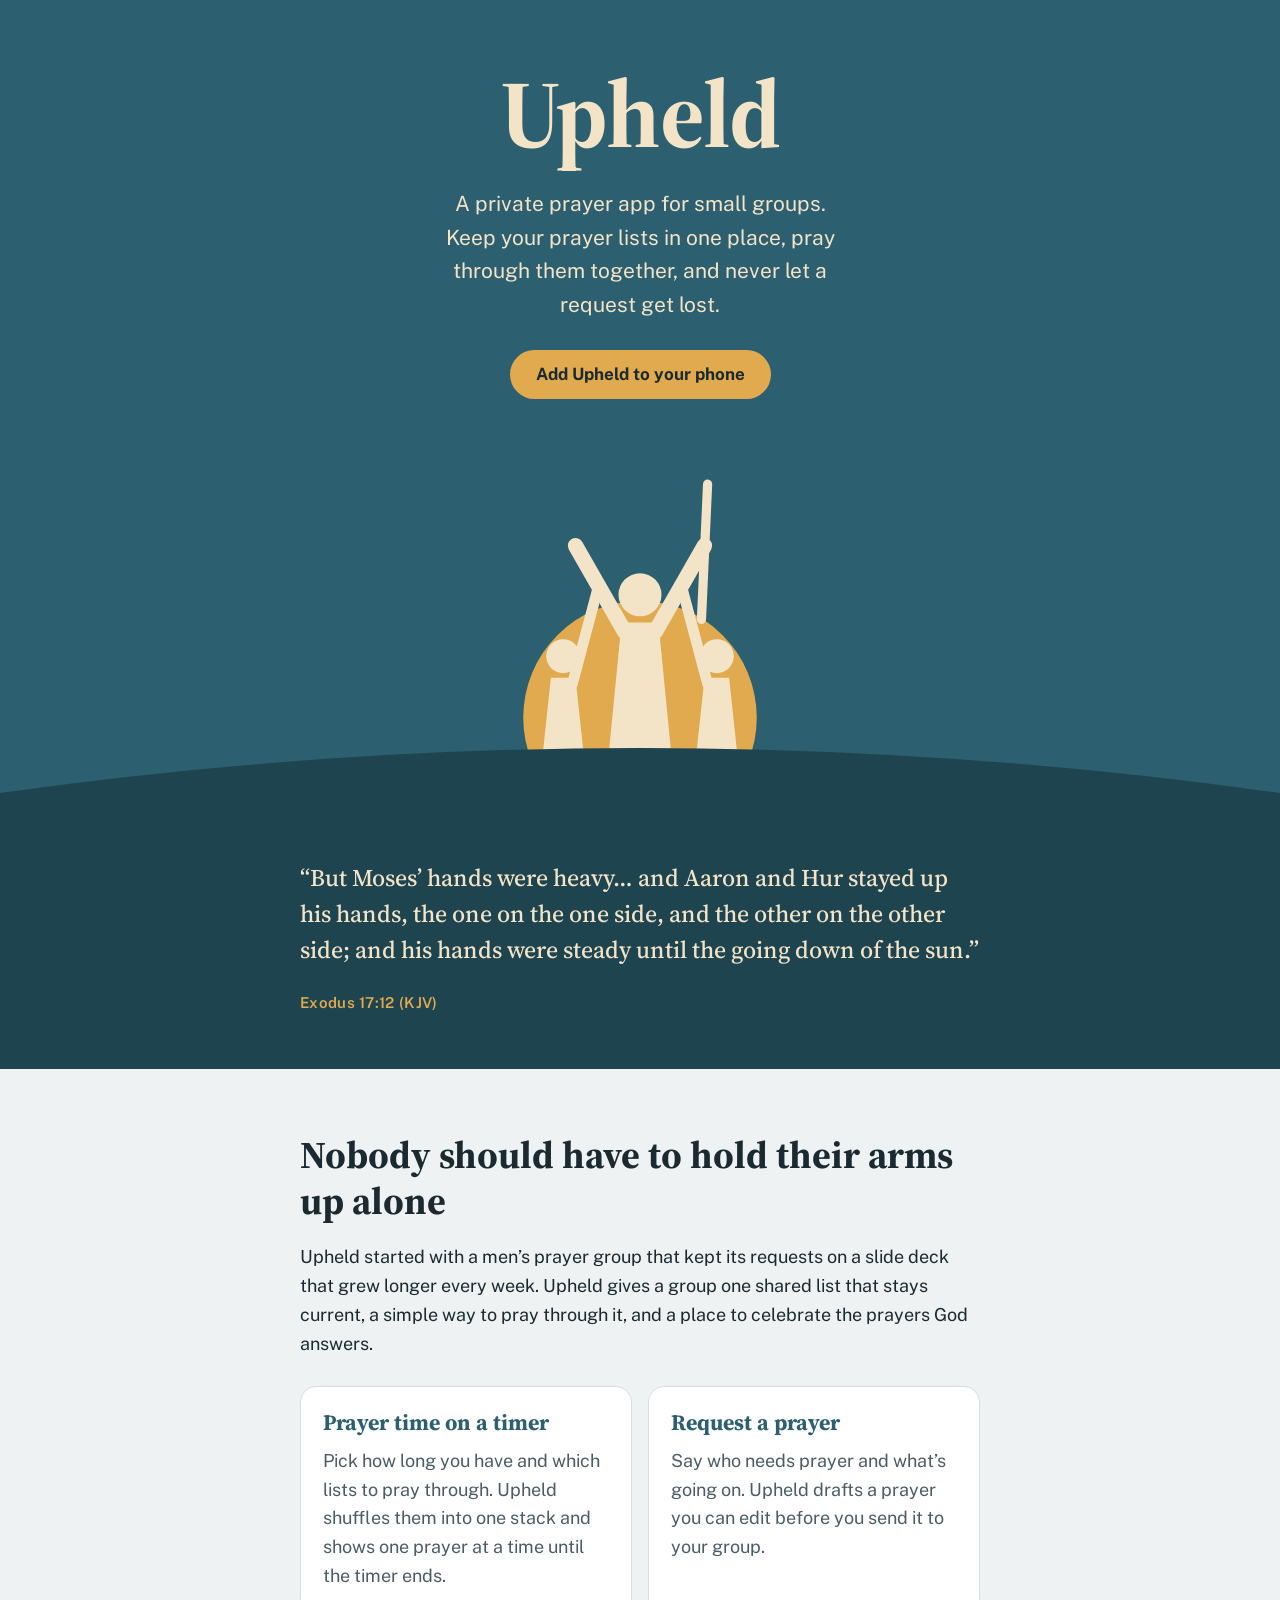
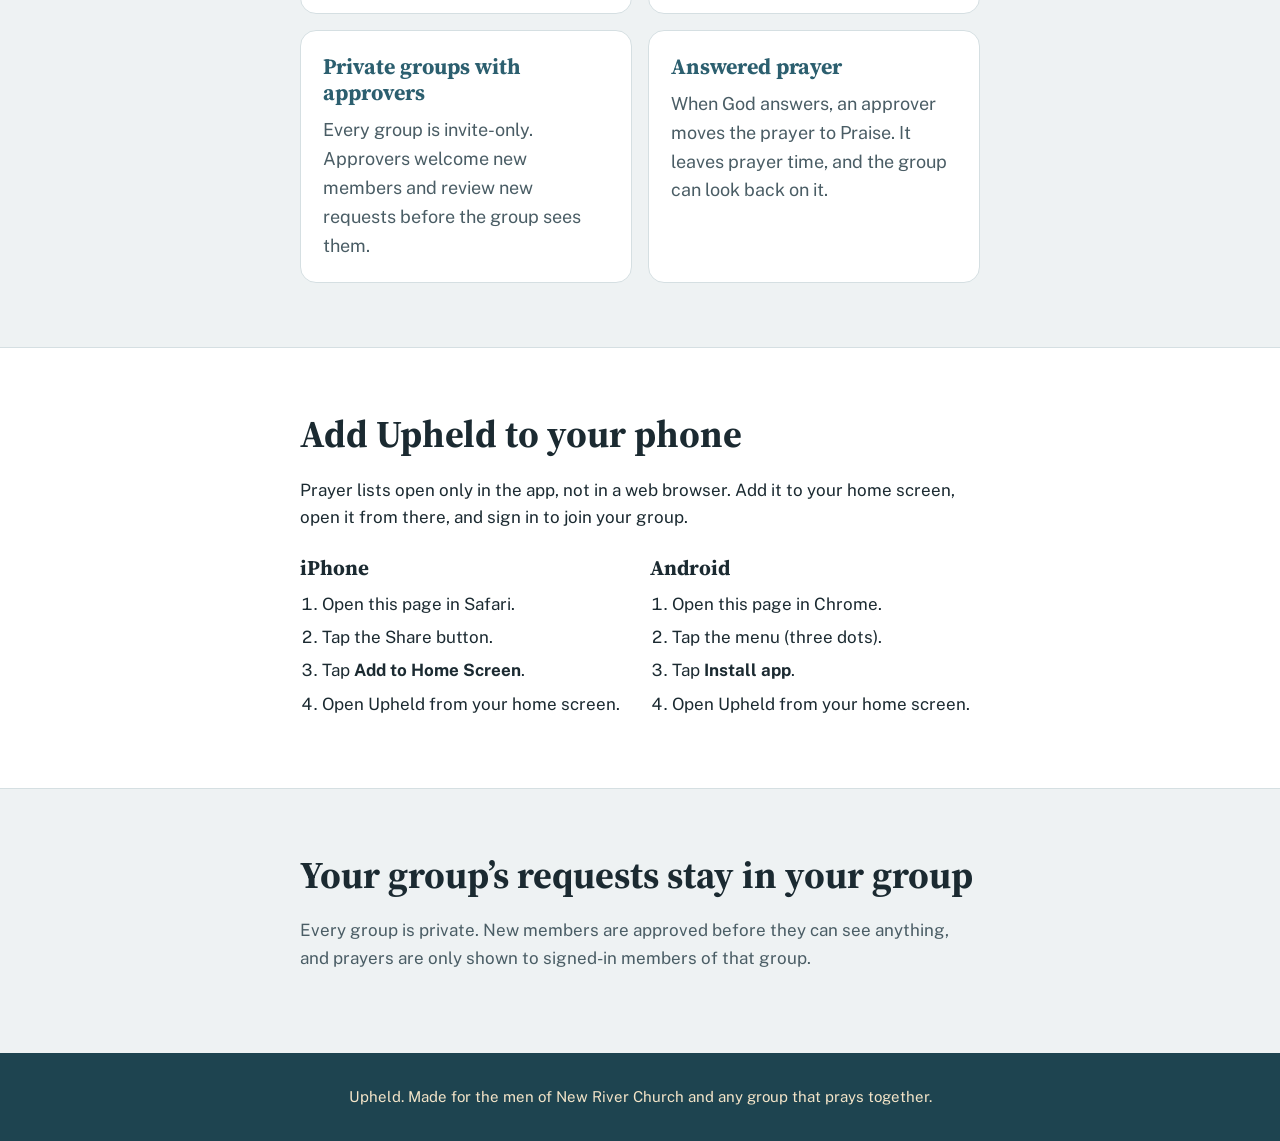
==== index.html @ 92f78a60 "Add Upheld spec, landing page, PWA shell, icons, and RLS schema - CLAUDE.md project spec - Landing p" ====
<!doctype html>
<html lang="en">
<head>
  <meta charset="utf-8">
  <script>
    // Home-screen launches go straight to the app. This is a product choice, not security.
    (function () {
      var standalone = (window.matchMedia && window.matchMedia('(display-mode: standalone)').matches) || window.navigator.standalone === true;
      if (standalone) location.replace('./app/');
    })();
  </script>
  <meta name="viewport" content="width=device-width, initial-scale=1, viewport-fit=cover">
  <title>Upheld</title>
  <meta name="description" content="A private prayer app for small groups. Keep your prayer lists in one place, pray through them together, and never let a request get lost.">
  <meta name="theme-color" content="#2C5F6F">
  <link rel="manifest" href="manifest.webmanifest">
  <link rel="icon" type="image/png" sizes="32x32" href="icons/favicon-32.png">
  <link rel="icon" type="image/svg+xml" href="icons/upheld-icon.svg">
  <link rel="apple-touch-icon" href="icons/apple-touch-icon.png">
  <meta name="apple-mobile-web-app-capable" content="yes">
  <meta name="mobile-web-app-capable" content="yes">
  <meta name="apple-mobile-web-app-title" content="Upheld">
  <meta name="apple-mobile-web-app-status-bar-style" content="black-translucent">
  <link rel="preconnect" href="https://fonts.googleapis.com">
  <link rel="preconnect" href="https://fonts.gstatic.com" crossorigin>
  <link href="https://fonts.googleapis.com/css2?family=Public+Sans:wght@400;600;700&family=Source+Serif+4:opsz,wght@8..60,500;8..60,600;8..60,700&display=swap" rel="stylesheet">
  <style>
    :root {
      --river: #2C5F6F;
      --deep: #1E4450;
      --sun: #E2AA4E;
      --cream: #F3E4C8;
      --ink: #1B2A31;
      --mist: #EEF2F3;

      --bg: var(--mist);
      --surface: #FFFFFF;
      --text: var(--ink);
      --muted: #4A5D65;
      --line: #D5DFE2;
      --accent: var(--river);

      --serif: "Source Serif 4", Georgia, "Times New Roman", serif;
      --sans: "Public Sans", system-ui, -apple-system, "Segoe UI", Roboto, sans-serif;
      --gutter: max(20px, env(safe-area-inset-left), env(safe-area-inset-right));
    }
    @media (prefers-color-scheme: dark) {
      :root {
        --bg: #12242B;
        --surface: #1A323B;
        --text: #E9EEF0;
        --muted: #A9BCC2;
        --line: #2A4852;
        --accent: var(--sun);
      }
    }

    * { box-sizing: border-box; }
    html { -webkit-text-size-adjust: 100%; scroll-behavior: smooth; }
    body {
      margin: 0;
      background: var(--bg);
      color: var(--text);
      font: 17px/1.6 var(--sans);
    }
    h1, h2, h3 { font-family: var(--serif); line-height: 1.2; margin: 0 0 .5em; }
    p { margin: 0 0 1em; }
    a { color: var(--accent); }
    :focus-visible { outline: 3px solid var(--sun); outline-offset: 3px; border-radius: 4px; }

    .wrap { max-width: 720px; margin: 0 auto; padding: 0 var(--gutter); }

    .btn {
      display: inline-block;
      background: var(--sun);
      color: var(--ink);
      font: 700 17px/1 var(--sans);
      text-decoration: none;
      padding: 16px 26px;
      border-radius: 999px;
      border: 0;
      cursor: pointer;
      min-height: 48px;
    }
    .btn:hover { filter: brightness(1.05); }

    /* 1. Hero */
    .hero {
      background: var(--river);
      color: var(--cream);
      text-align: center;
      padding-top: calc(56px + env(safe-area-inset-top));
      overflow: hidden;
    }
    .hero h1 { font-size: clamp(56px, 16vw, 96px); font-weight: 700; margin-bottom: 16px; letter-spacing: -.01em; }
    .hero .lede { font-size: clamp(18px, 4.6vw, 21px); max-width: 32ch; margin: 0 auto 28px; }
    .hero-art {
      --art-w: min(400px, 78vw);
      --hill-h: clamp(64px, 16vw, 150px);
      margin-top: 36px;
    }
    .hero-art .scene { display: block; width: var(--art-w); height: auto; margin: 0 auto; }
    .hero-art .hill {
      display: block;
      width: 100%;
      height: var(--hill-h);
      /* Pull the hill up so its crest meets the figures' feet (8 of 130 scene units above the scene's bottom edge). */
      margin-top: calc(-0.3 * var(--hill-h) - var(--art-w) * 0.0616);
      position: relative;
    }

    /* 2. Verse */
    .verse { background: var(--deep); color: var(--cream); padding: 8px 0 56px; margin-top: -1px; }
    .verse blockquote { margin: 0; font: 500 clamp(20px, 5vw, 24px)/1.5 var(--serif); }
    .verse cite { display: block; margin-top: 14px; font: 600 15px/1.4 var(--sans); font-style: normal; color: var(--sun); letter-spacing: .02em; }

    section.band { padding: 64px 0; }
    section.band h2 { font-size: clamp(28px, 7vw, 38px); }
    .story p { font-size: 18px; color: var(--text); }

    /* 4. Features */
    .features { display: grid; gap: 16px; margin-top: 28px; }
    @media (min-width: 640px) { .features { grid-template-columns: 1fr 1fr; } }
    .feature { background: var(--surface); border: 1px solid var(--line); border-radius: 16px; padding: 22px; }
    .feature h3 { font-size: 22px; color: var(--accent); }
    .feature p { margin: 0; color: var(--muted); }

    /* 5. Install */
    .install { background: var(--surface); border-top: 1px solid var(--line); border-bottom: 1px solid var(--line); }
    .steps { display: grid; gap: 20px; margin-top: 24px; }
    @media (min-width: 640px) { .steps { grid-template-columns: 1fr 1fr; } }
    .steps h3 { font-size: 21px; }
    .steps ol { margin: 0; padding-left: 1.3em; }
    .steps li { margin-bottom: 6px; }
    #install-btn { margin-top: 28px; }
    #install-btn[hidden] { display: none; }

    /* 6. Privacy */
    .privacy p { color: var(--muted); }

    /* 7. Footer */
    footer { background: var(--deep); color: var(--cream); text-align: center; padding: 32px 0 calc(32px + env(safe-area-inset-bottom)); font-size: 15px; }
    footer p { margin: 0; }

    @media (prefers-reduced-motion: reduce) {
      html { scroll-behavior: auto; }
      * { transition: none !important; animation: none !important; }
    }
  </style>
</head>
<body>
  <header class="hero">
    <div class="wrap">
      <h1>Upheld</h1>
      <p class="lede">A private prayer app for small groups. Keep your prayer lists in one place, pray through them together, and never let a request get lost.</p>
      <a class="btn" href="#install">Add Upheld to your phone</a>
    </div>
    <div class="hero-art" aria-hidden="true">
      <!-- The icon scene without its background; the full-width hill below blends into the verse band. -->
      <svg class="scene" viewBox="40 40 130 110" width="400" height="338" focusable="false">
        <circle cx="105" cy="132" r="38" fill="#E2AA4E"/>
        <g fill="#F3E4C8" stroke="#F3E4C8" stroke-linecap="round">
          <line x1="127" y1="56" x2="125" y2="100" stroke-width="3"/>
          <circle cx="105" cy="92" r="7" stroke="none"/>
          <path d="M99 101 H111 L115 142 H95 Z" stroke="none"/>
          <line x1="100" y1="104" x2="84" y2="76" stroke-width="5"/>
          <line x1="110" y1="104" x2="126" y2="76" stroke-width="5"/>
          <circle cx="80" cy="112" r="5.5" stroke="none"/>
          <path d="M76 119 H84 L87 147 H73 Z" stroke="none"/>
          <line x1="83" y1="121" x2="91" y2="91" stroke-width="3.5"/>
          <circle cx="130" cy="112" r="5.5" stroke="none"/>
          <path d="M126 119 H134 L137 147 H123 Z" stroke="none"/>
          <line x1="127" y1="121" x2="119" y2="91" stroke-width="3.5"/>
        </g>
      </svg>
      <svg class="hill" viewBox="0 0 100 100" preserveAspectRatio="none" focusable="false">
        <path d="M0 60 Q50 0 100 60 V100 H0 Z" fill="#1E4450"/>
      </svg>
    </div>
  </header>

  <main>
    <section class="verse">
      <div class="wrap">
        <blockquote>
          <p>“But Moses’ hands were heavy… and Aaron and Hur stayed up his hands, the one on the one side, and the other on the other side; and his hands were steady until the going down of the sun.”</p>
          <cite>Exodus 17:12 (KJV)</cite>
        </blockquote>
      </div>
    </section>

    <section class="band story">
      <div class="wrap">
        <h2>Nobody should have to hold their arms up alone</h2>
        <p>Upheld started with a men’s prayer group that kept its requests on a slide deck that grew longer every week. Upheld gives a group one shared list that stays current, a simple way to pray through it, and a place to celebrate the prayers God answers.</p>

        <div class="features">
          <div class="feature">
            <h3>Prayer time on a timer</h3>
            <p>Pick how long you have and which lists to pray through. Upheld shuffles them into one stack and shows one prayer at a time until the timer ends.</p>
          </div>
          <div class="feature">
            <h3>Request a prayer</h3>
            <p>Say who needs prayer and what’s going on. Upheld drafts a prayer you can edit before you send it to your group.</p>
          </div>
          <div class="feature">
            <h3>Private groups with approvers</h3>
            <p>Every group is invite-only. Approvers welcome new members and review new requests before the group sees them.</p>
          </div>
          <div class="feature">
            <h3>Answered prayer</h3>
            <p>When God answers, an approver moves the prayer to Praise. It leaves prayer time, and the group can look back on it.</p>
          </div>
        </div>
      </div>
    </section>

    <section class="band install" id="install">
      <div class="wrap">
        <h2>Add Upheld to your phone</h2>
        <p>Prayer lists open only in the app, not in a web browser. Add it to your home screen, open it from there, and sign in to join your group.</p>
        <div class="steps">
          <div>
            <h3>iPhone</h3>
            <ol>
              <li>Open this page in Safari.</li>
              <li>Tap the Share button.</li>
              <li>Tap <strong>Add to Home Screen</strong>.</li>
              <li>Open Upheld from your home screen.</li>
            </ol>
          </div>
          <div>
            <h3>Android</h3>
            <ol>
              <li>Open this page in Chrome.</li>
              <li>Tap the menu (three dots).</li>
              <li>Tap <strong>Install app</strong>.</li>
              <li>Open Upheld from your home screen.</li>
            </ol>
          </div>
        </div>
        <button class="btn" id="install-btn" type="button" hidden>Install Upheld</button>
      </div>
    </section>

    <section class="band privacy">
      <div class="wrap">
        <h2>Your group’s requests stay in your group</h2>
        <p>Every group is private. New members are approved before they can see anything, and prayers are only shown to signed-in members of that group.</p>
      </div>
    </section>
  </main>

  <footer>
    <div class="wrap">
      <p>Upheld. Made for the men of New River Church and any group that prays together.</p>
    </div>
  </footer>

  <script>
    (function () {
      var deferred = null;
      var btn = document.getElementById('install-btn');
      window.addEventListener('beforeinstallprompt', function (e) {
        e.preventDefault();
        deferred = e;
        btn.hidden = false;
      });
      btn.addEventListener('click', function () {
        if (!deferred) return;
        deferred.prompt();
        deferred.userChoice.finally(function () {
          deferred = null;
          btn.hidden = true;
        });
      });
      window.addEventListener('appinstalled', function () { btn.hidden = true; });

      if ('serviceWorker' in navigator) {
        window.addEventListener('load', function () {
          navigator.serviceWorker.register('sw.js').catch(function () {});
        });
      }
    })();
  </script>
</body>
</html>
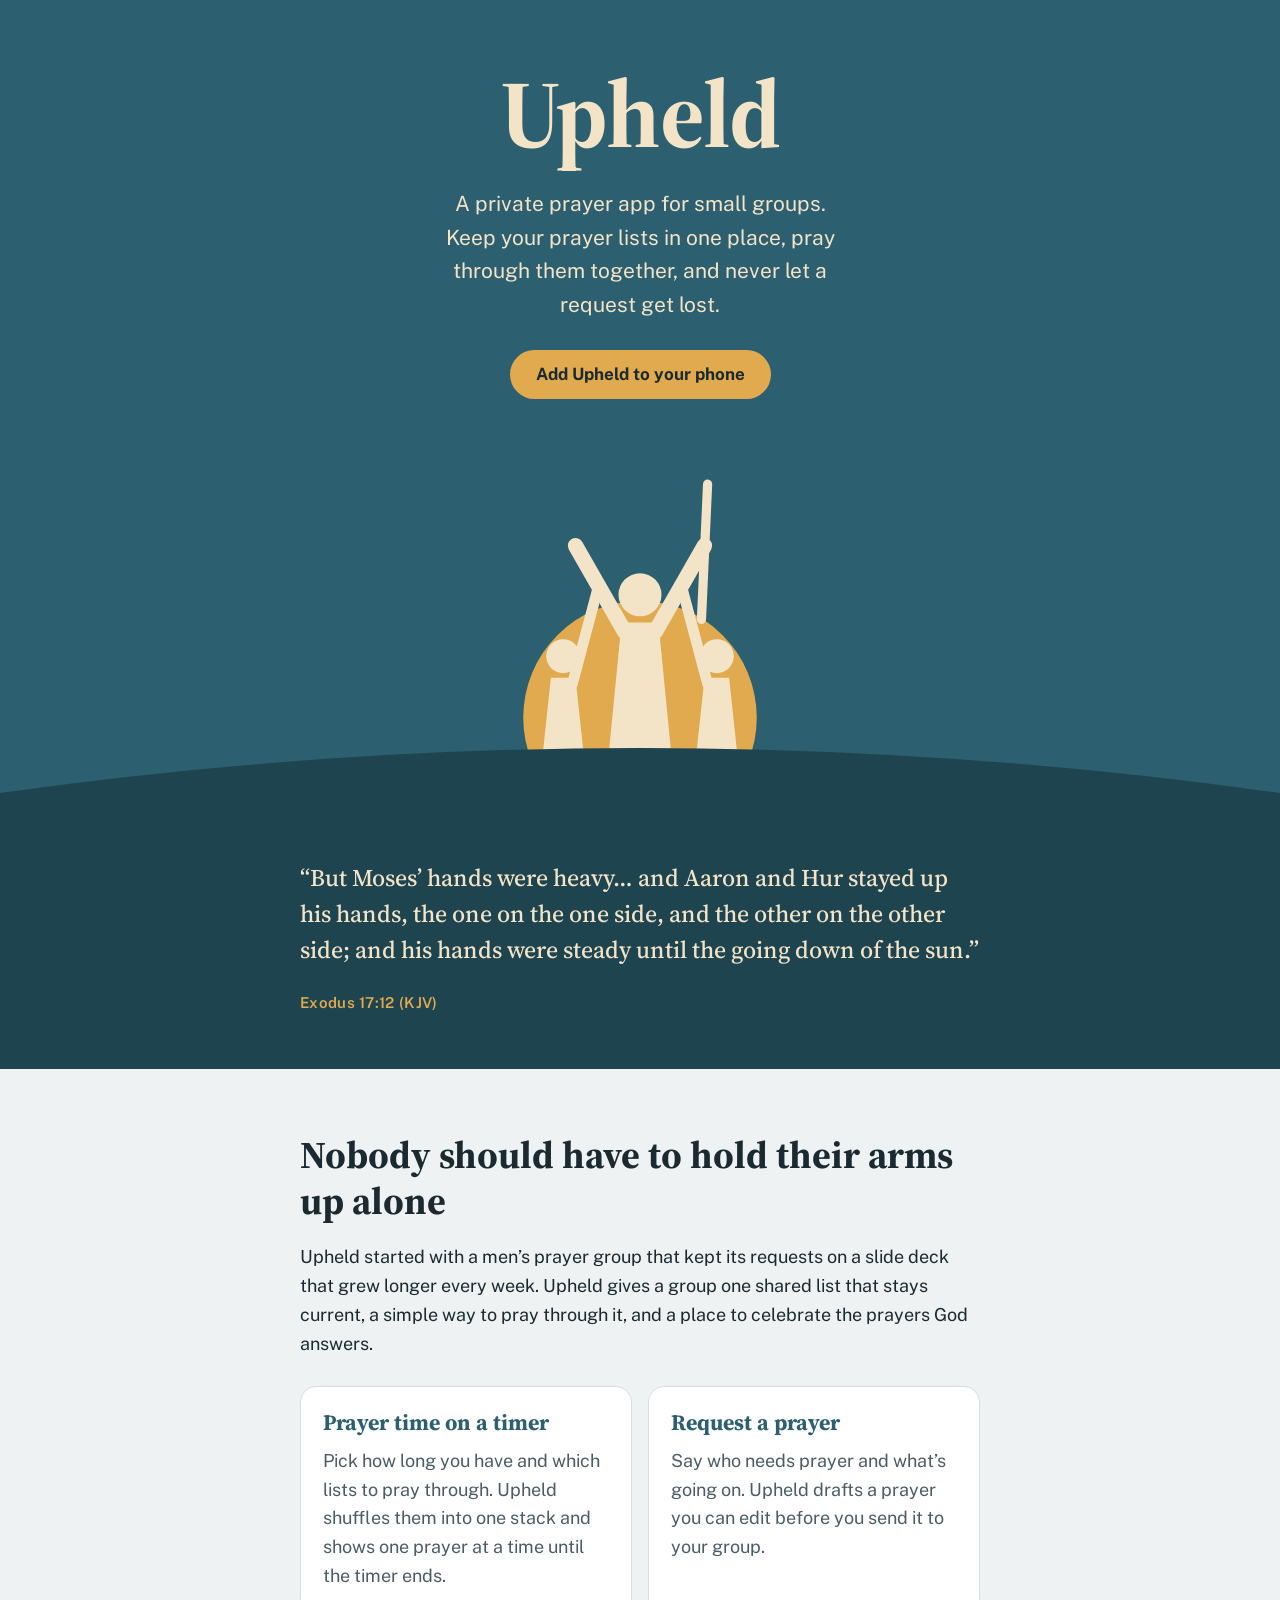
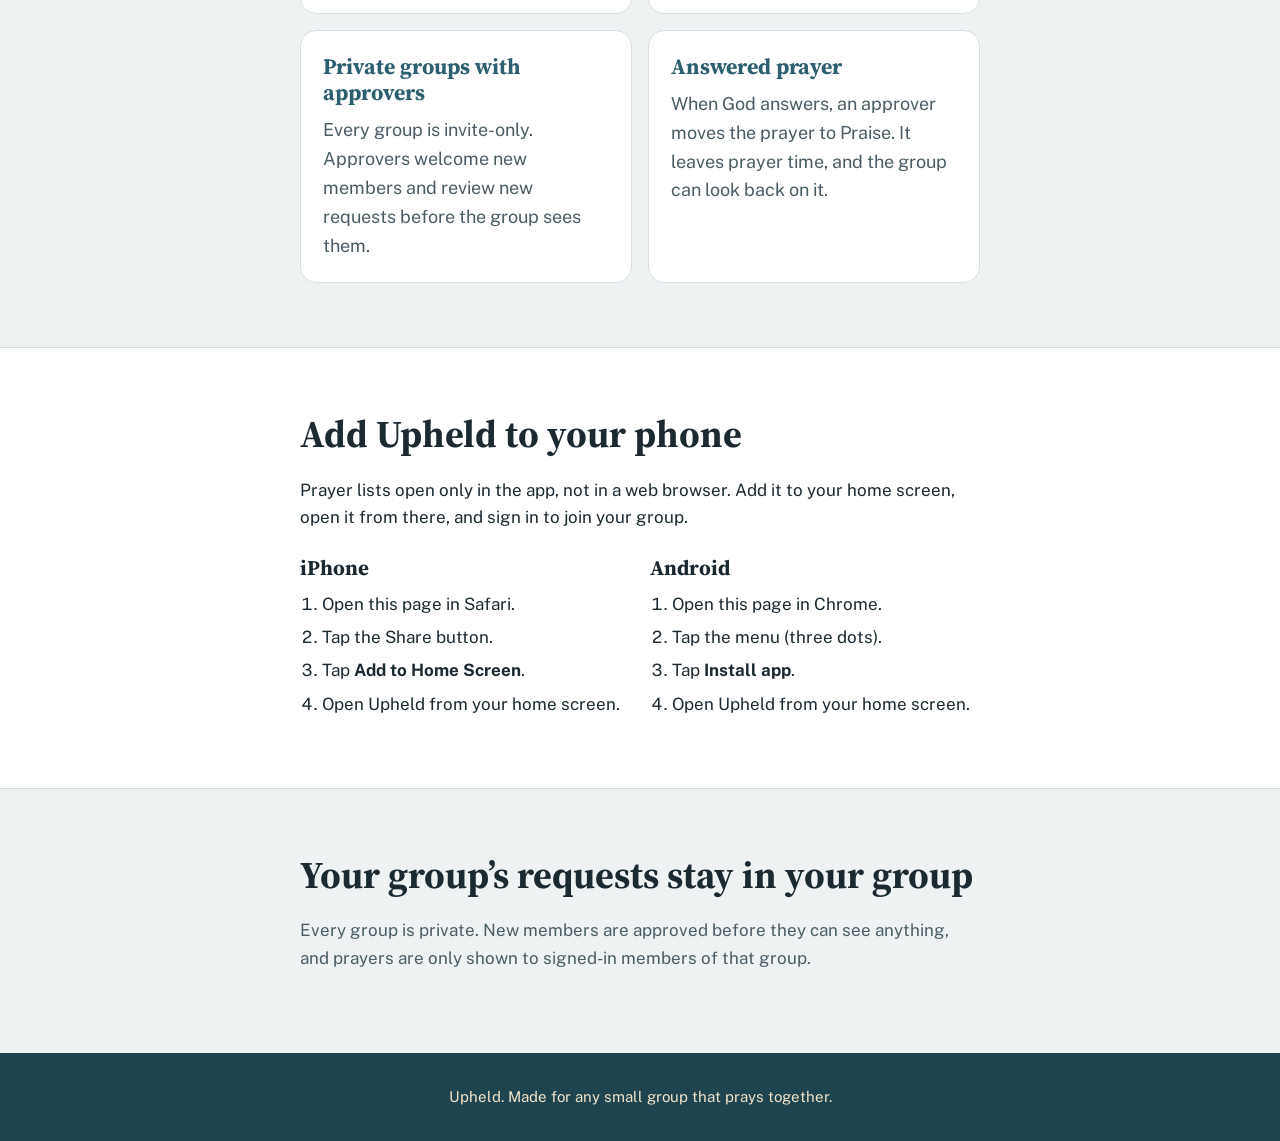
==== commit cfed95cf: "Make the landing page footer about any small group Co-Authored-By: Claude Opus 5.5 <noreply@anthropi" ====
--- a/index.html
+++ b/index.html
@@ -253,7 +253,7 @@
 
   <footer>
     <div class="wrap">
-      <p>Upheld. Made for the men of New River Church and any group that prays together.</p>
+      <p>Upheld. Made for any small group that prays together.</p>
     </div>
   </footer>
 
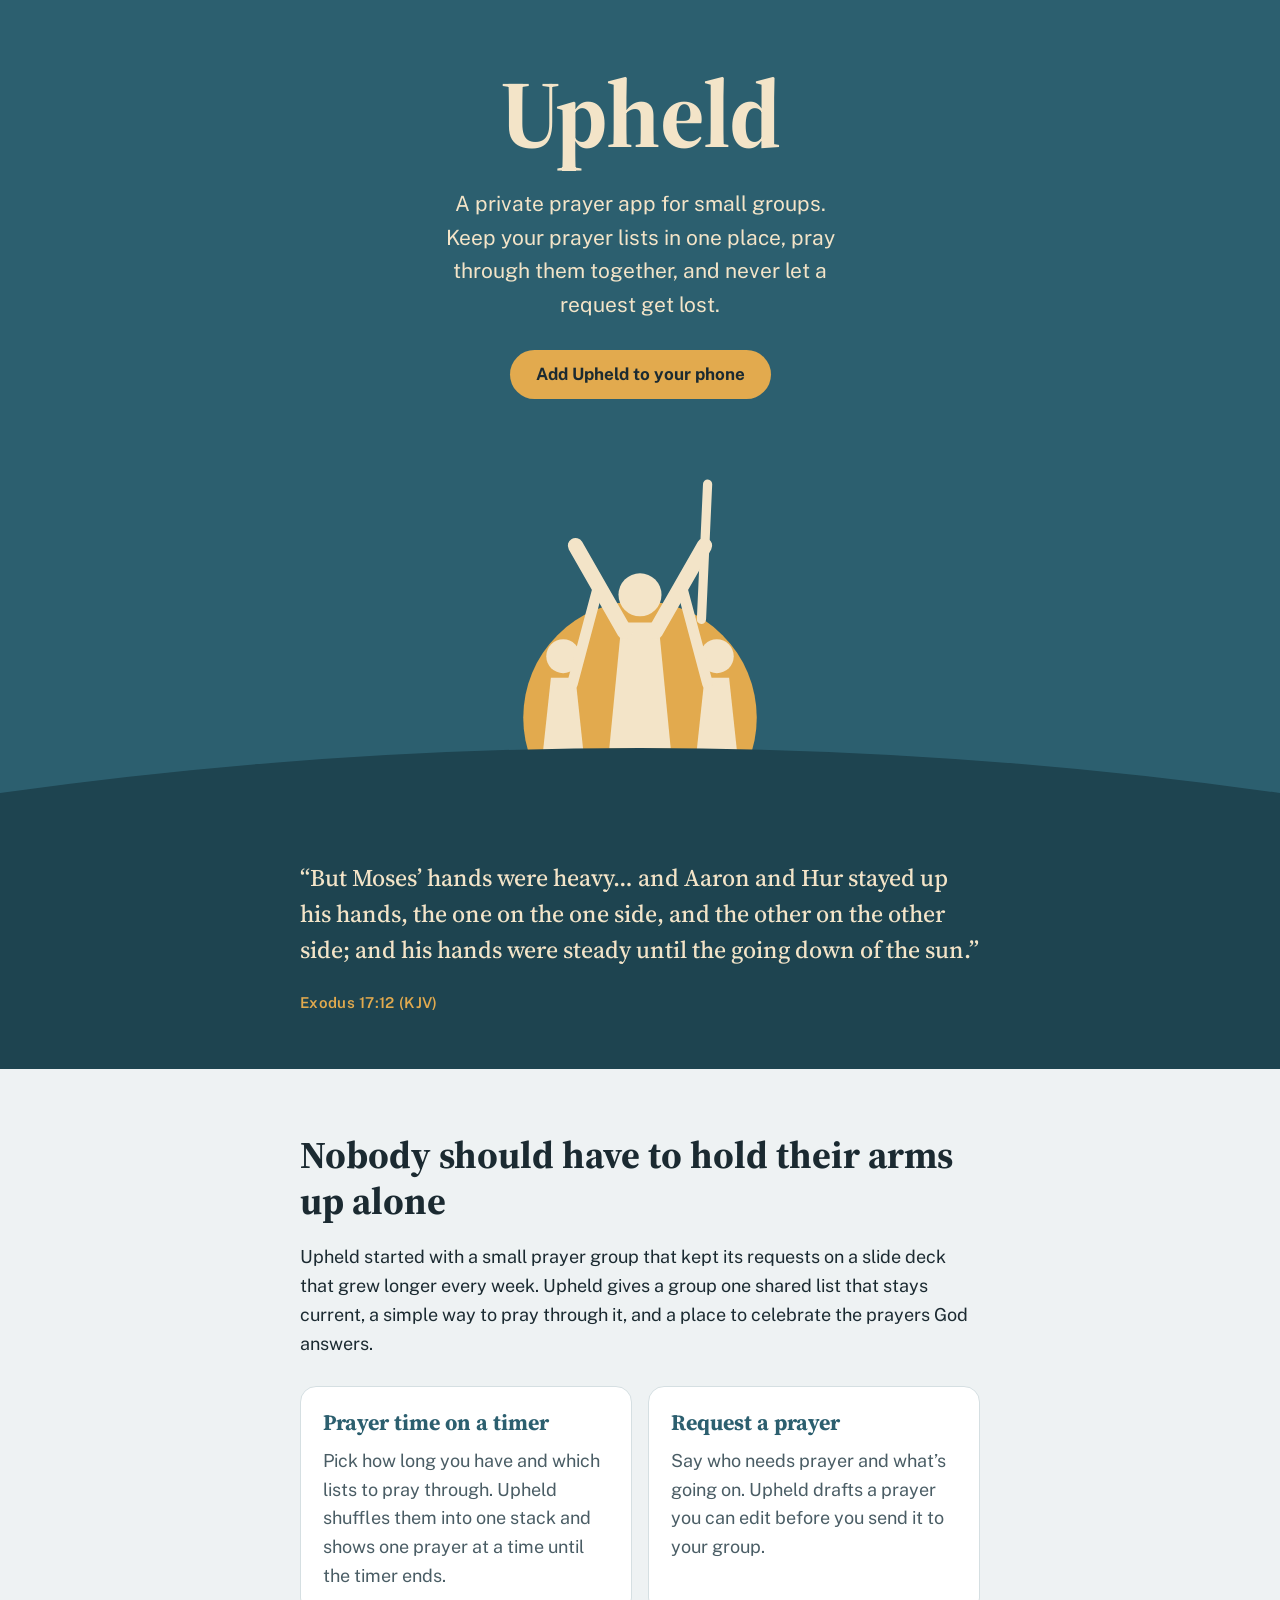
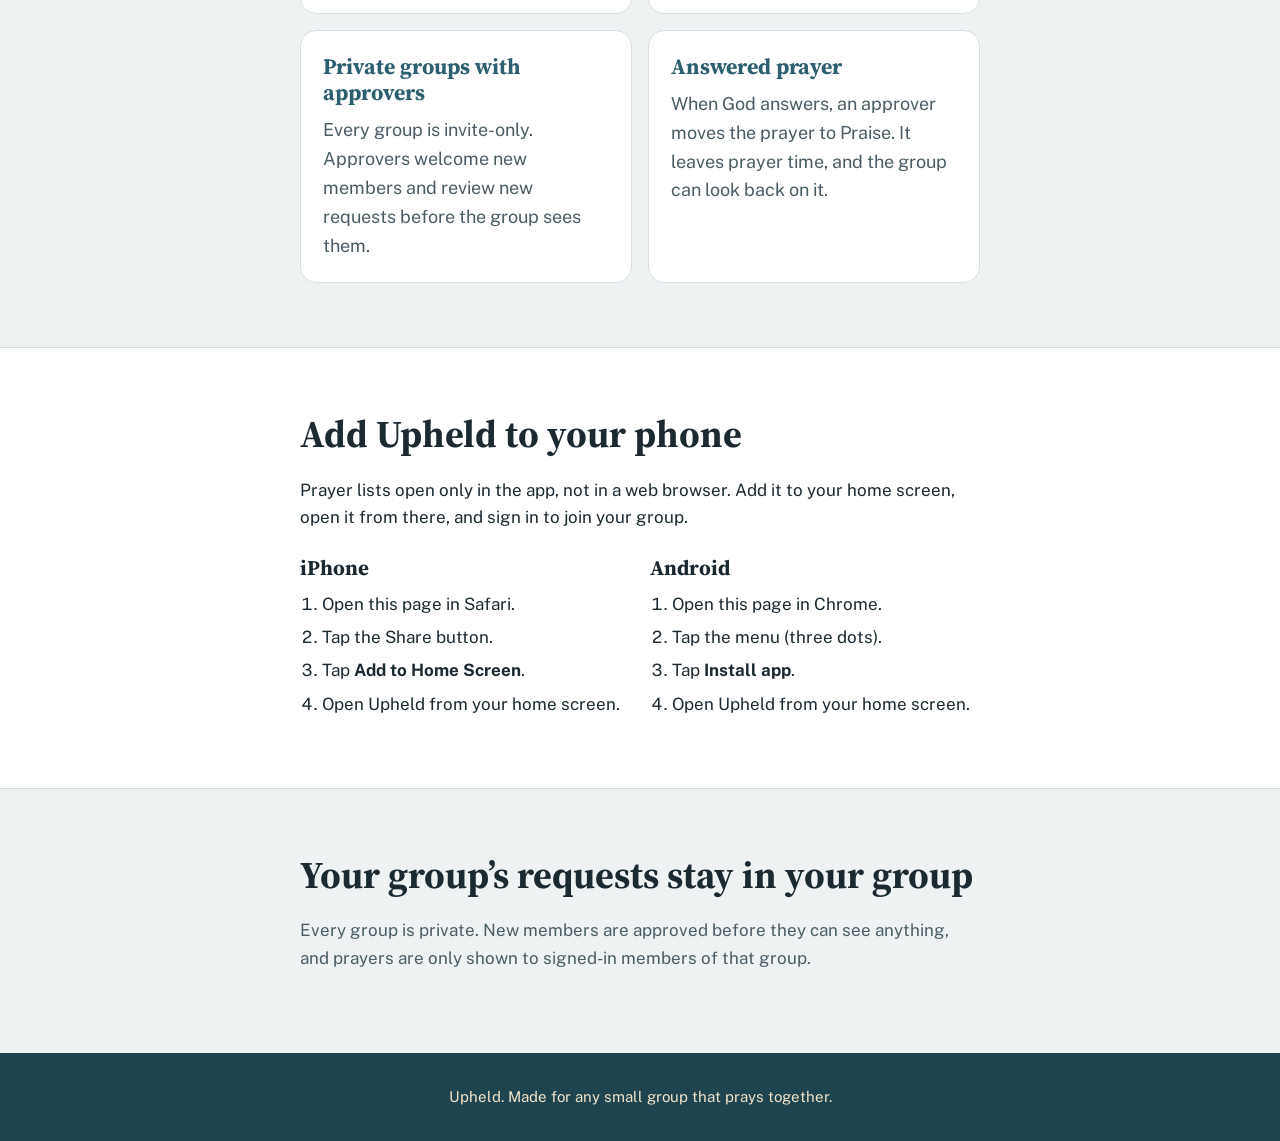
==== commit 50a38a9b: "Make the landing page story about a small prayer group Co-Authored-By: Claude Opus 5.5 <noreply@anth" ====
--- a/index.html
+++ b/index.html
@@ -192,7 +192,7 @@
     <section class="band story">
       <div class="wrap">
         <h2>Nobody should have to hold their arms up alone</h2>
-        <p>Upheld started with a men’s prayer group that kept its requests on a slide deck that grew longer every week. Upheld gives a group one shared list that stays current, a simple way to pray through it, and a place to celebrate the prayers God answers.</p>
+        <p>Upheld started with a small prayer group that kept its requests on a slide deck that grew longer every week. Upheld gives a group one shared list that stays current, a simple way to pray through it, and a place to celebrate the prayers God answers.</p>
 
         <div class="features">
           <div class="feature">
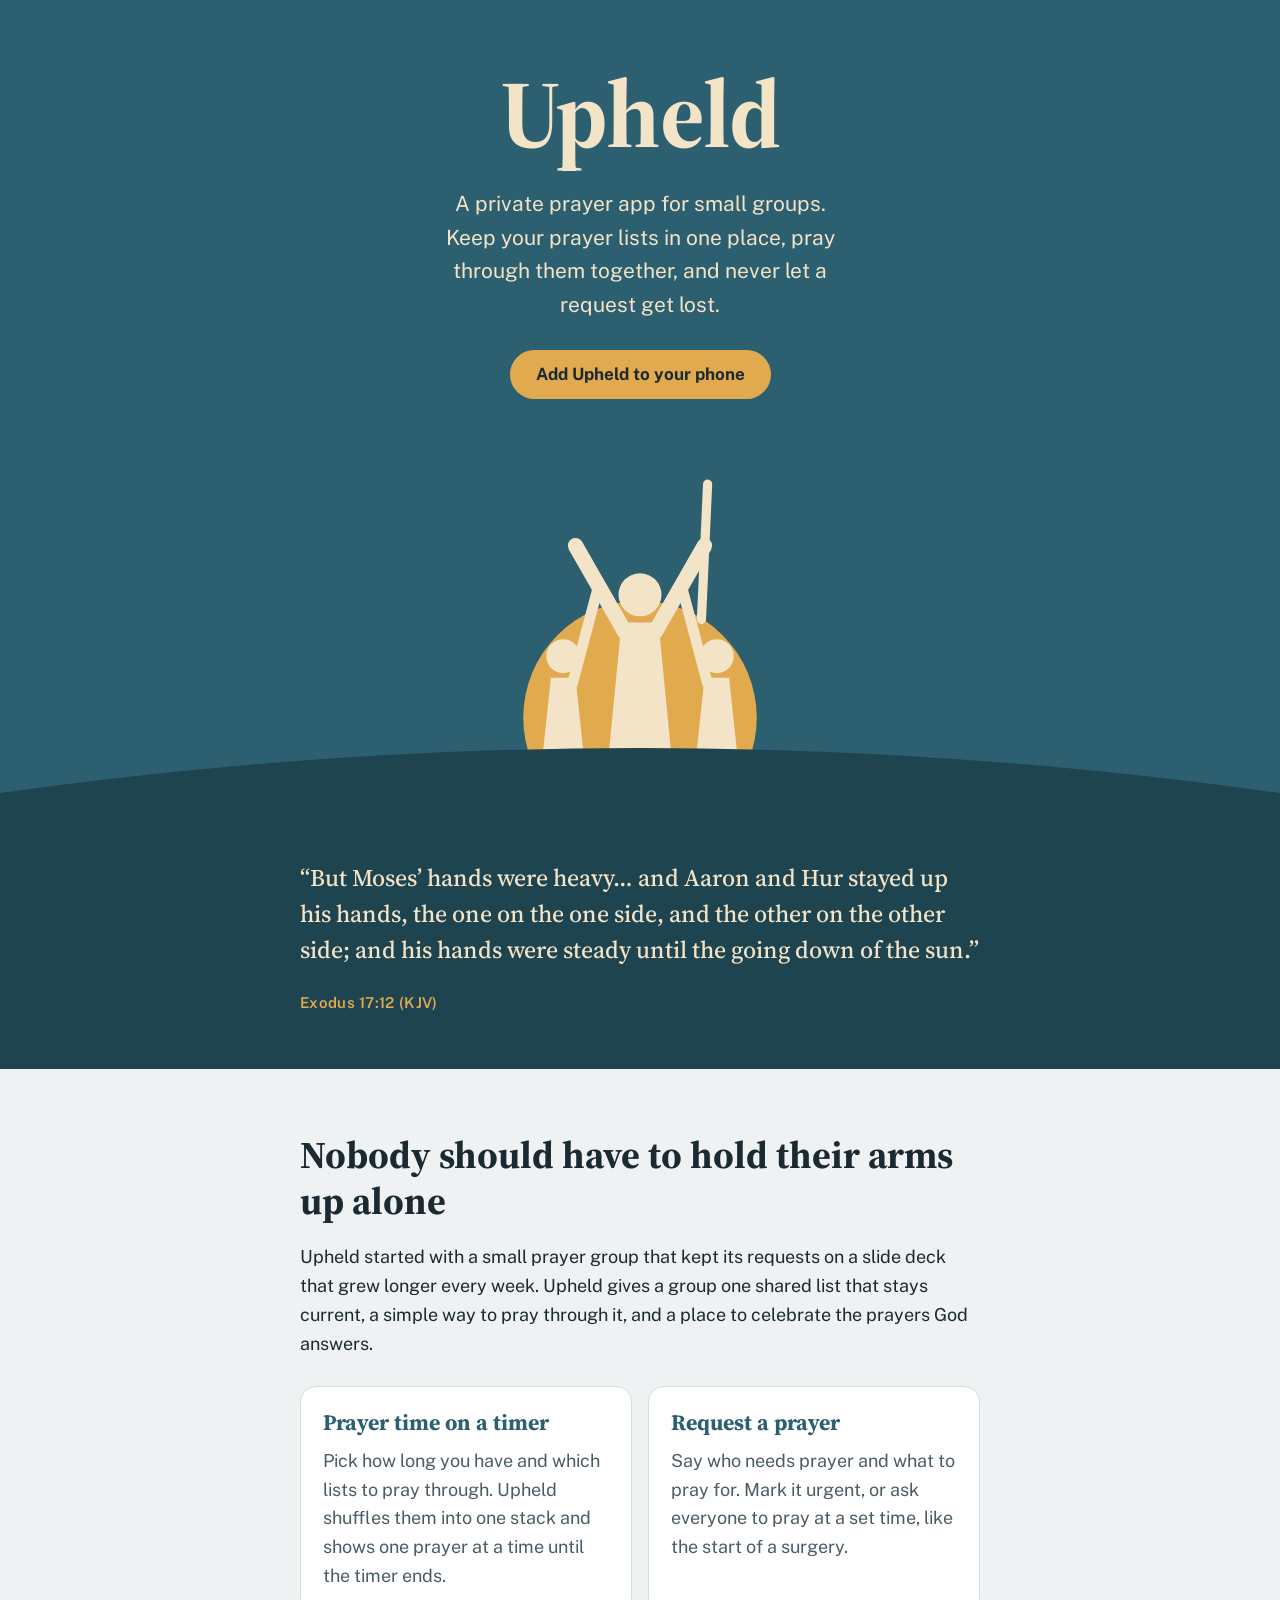
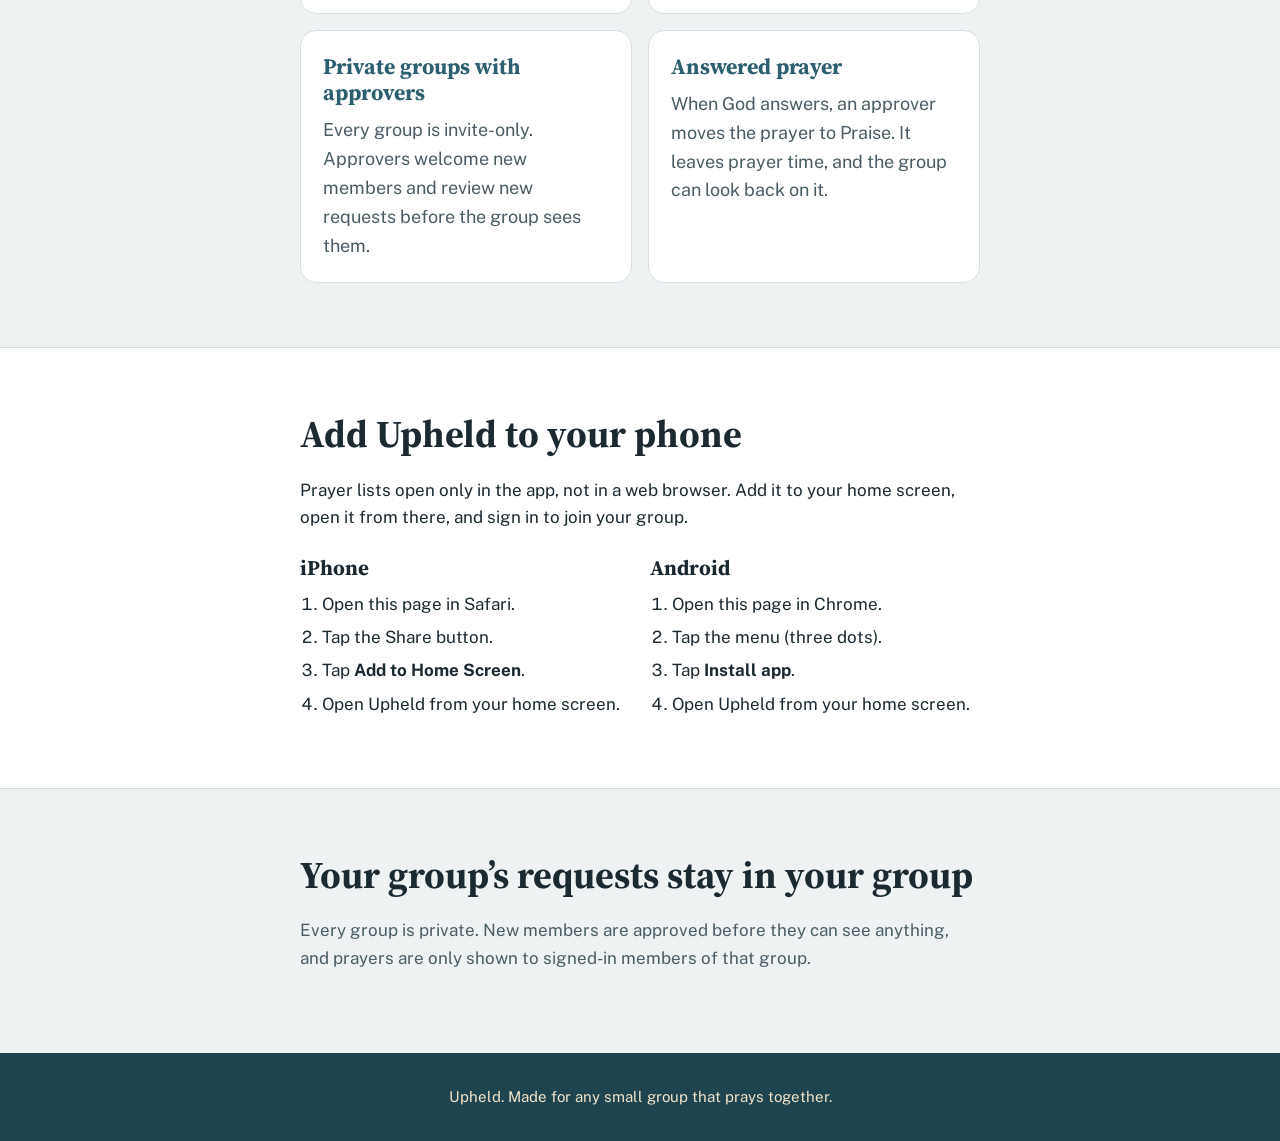
==== commit bb3ea9e4: "Simplify prayer requests: one form, no AI prayer writer The request screen is now a single form: who" ====
--- a/index.html
+++ b/index.html
@@ -201,7 +201,7 @@
           </div>
           <div class="feature">
             <h3>Request a prayer</h3>
-            <p>Say who needs prayer and what’s going on. Upheld drafts a prayer you can edit before you send it to your group.</p>
+            <p>Say who needs prayer and what to pray for. Mark it urgent, or ask everyone to pray at a set time, like the start of a surgery.</p>
           </div>
           <div class="feature">
             <h3>Private groups with approvers</h3>
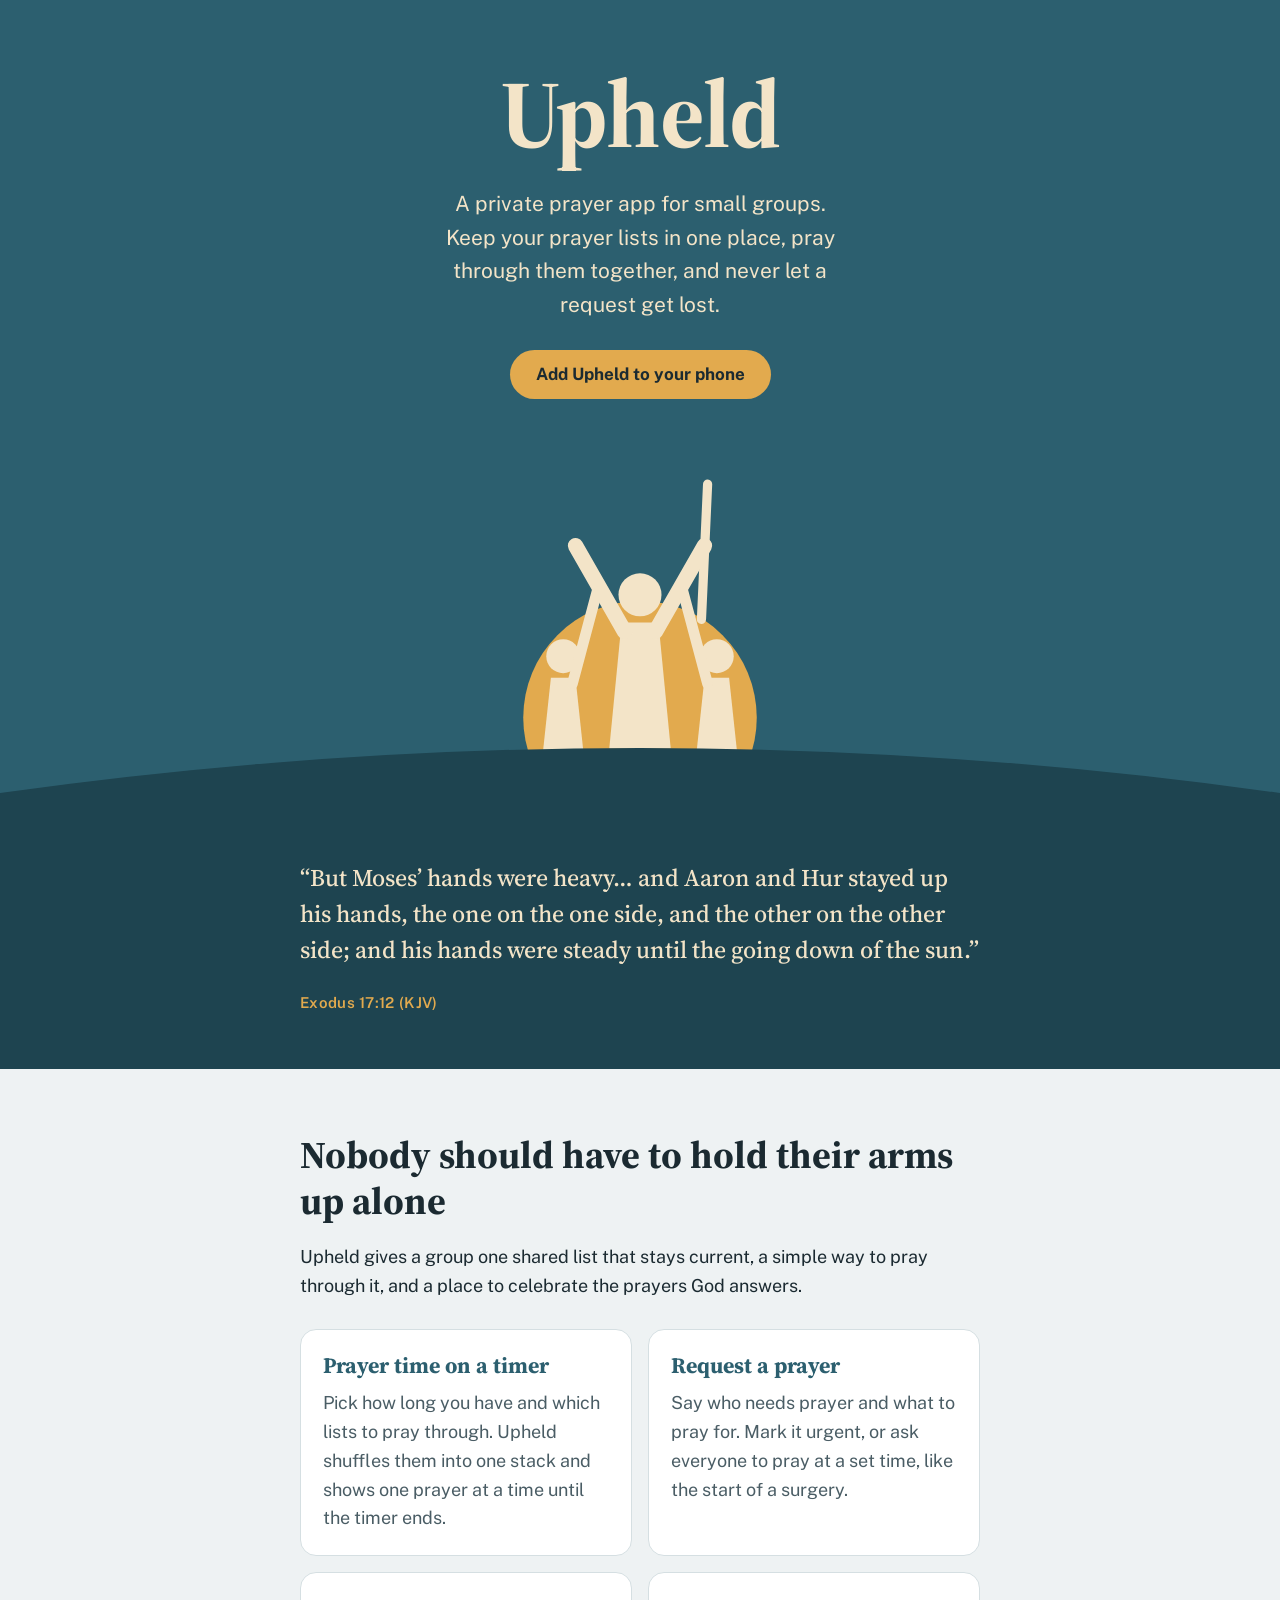
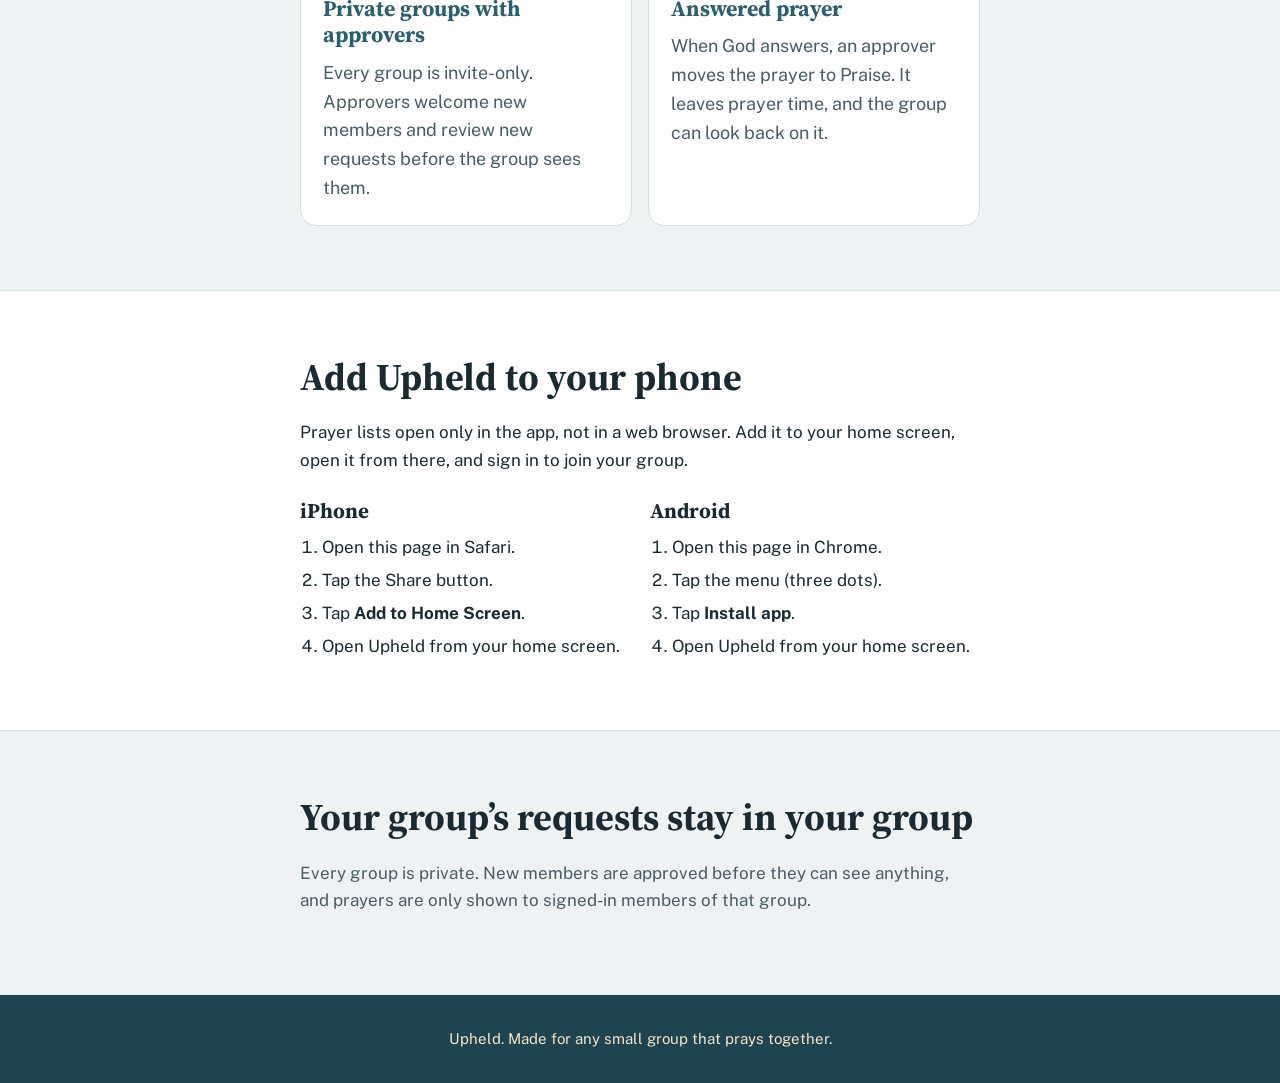
==== commit 7e12a768: "Drop the slide deck backstory from the landing page Co-Authored-By: Claude Opus 5.5 <noreply@anthrop" ====
--- a/index.html
+++ b/index.html
@@ -192,7 +192,7 @@
     <section class="band story">
       <div class="wrap">
         <h2>Nobody should have to hold their arms up alone</h2>
-        <p>Upheld started with a small prayer group that kept its requests on a slide deck that grew longer every week. Upheld gives a group one shared list that stays current, a simple way to pray through it, and a place to celebrate the prayers God answers.</p>
+        <p>Upheld gives a group one shared list that stays current, a simple way to pray through it, and a place to celebrate the prayers God answers.</p>
 
         <div class="features">
           <div class="feature">
